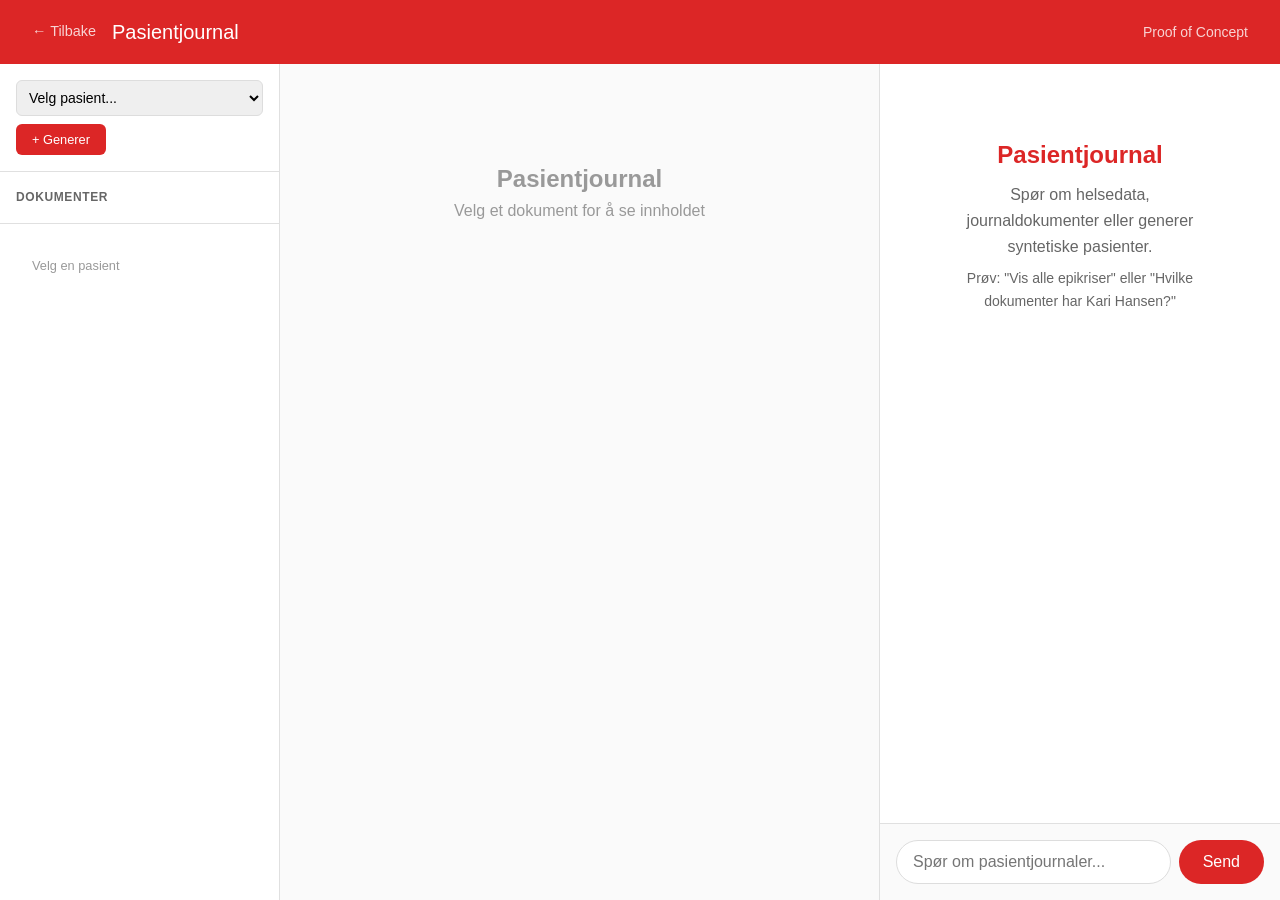
==== lab/index.html @ b90efebe "Initial commit: Portfolio website deployment - Copy all website content from portfolio-website/src/ " ====
<!DOCTYPE html>
<html lang="no">
<head>
  <meta charset="UTF-8">
  <meta name="viewport" content="width=device-width, initial-scale=1.0">
  <title>Pasientjournal - Lab</title>
  <link rel="stylesheet" href="/css/global.css">
  <link rel="stylesheet" href="css/lab.css">
</head>
<body>
  <header>
    <div class="header-left">
      <a href="/" class="back-link">← Tilbake</a>
      <h1>Pasientjournal</h1>
    </div>
    <span class="status">Proof of Concept</span>
  </header>

  <main>
    <!-- Left: Documents Panel -->
    <aside class="documents-panel">
      <div class="patient-selector">
        <select id="patient-select" onchange="selectPatientFromDropdown()">
          <option value="">Velg pasient...</option>
        </select>
        <button class="generate-btn" onclick="generatePatient()">+ Generer</button>
      </div>
      <div class="documents-header">
        <h2>Dokumenter</h2>
      </div>
      <div class="document-list">
        <div id="documents-list">
          <p style="font-size: 0.8rem; color: #999; padding: 1rem;">Velg en pasient</p>
        </div>
      </div>
    </aside>

    <!-- Middle: Document Viewer -->
    <div class="document-viewer">
      <div id="viewer-content">
        <div class="viewer-empty">
          <h2>Pasientjournal</h2>
          <p>Velg et dokument for å se innholdet</p>
        </div>
      </div>
    </div>

    <!-- Right: Chat -->
    <div class="chat-container">
      <div class="chat-messages" id="chat-messages">
        <div class="welcome-message">
          <h2>Pasientjournal</h2>
          <p>Spør om helsedata, journaldokumenter eller generer syntetiske pasienter.</p>
          <p style="margin-top: 0.5rem; font-size: 0.875rem;">Prøv: "Vis alle epikriser" eller "Hvilke dokumenter har Kari Hansen?"</p>
        </div>
      </div>

      <div class="chat-input-container">
        <div class="chat-input-wrapper">
          <input
            type="text"
            id="chat-input"
            placeholder="Spør om pasientjournaler..."
            autocomplete="off"
          >
          <button id="send-btn">Send</button>
        </div>
      </div>
    </div>
  </main>

  <script type="module" src="js/app.js"></script>
</body>
</html>
---- css/global.css ----
/**
 * Global Styles - Shared across all pages
 * Import this FIRST in every HTML file
 */

/* ================================
   CSS Custom Properties (Tokens)
   ================================ */
:root {
  /* Colors - Neutral */
  --color-black: #0a0a0a;
  --color-white: #ffffff;
  --color-gray-100: #f9fafb;
  --color-gray-200: #e5e5e5;
  --color-gray-300: #d1d5db;
  --color-gray-400: #9ca3af;
  --color-gray-500: #666666;
  --color-gray-600: #4b5563;
  --color-gray-700: #374151;
  --color-gray-800: #1f2937;
  --color-gray-900: #111827;

  /* Colors - Brand */
  --color-accent: #dc2626;
  --color-accent-hover: #b91c1c;

  /* Typography */
  --font-family: -apple-system, BlinkMacSystemFont, 'Segoe UI', Roboto, Oxygen, Ubuntu, sans-serif;
  --font-family-mono: 'SF Mono', 'Consolas', 'Monaco', monospace;
  --font-size-sm: 0.875rem;
  --font-size-base: 1rem;
  --font-size-lg: 1.1rem;
  --font-size-xl: 1.25rem;
  --font-size-2xl: 1.5rem;
  --font-size-3xl: 2rem;
  --font-size-4xl: 2.5rem;

  /* Spacing */
  --spacing-xs: 0.25rem;
  --spacing-sm: 0.5rem;
  --spacing-md: 1rem;
  --spacing-lg: 1.5rem;
  --spacing-xl: 2rem;
  --spacing-2xl: 3rem;
  --spacing-3xl: 4rem;

  /* Layout */
  --max-width-content: 800px;
  --max-width-wide: 1200px;

  /* Borders */
  --border-radius-sm: 4px;
  --border-radius-md: 6px;
  --border-radius-lg: 8px;
  --border-radius-xl: 12px;

  /* Transitions */
  --transition-fast: 0.15s ease;
  --transition-base: 0.2s ease;
  --transition-slow: 0.3s ease;

  /* Shadows */
  --shadow-sm: 0 1px 2px rgba(0, 0, 0, 0.05);
  --shadow-md: 0 4px 6px rgba(0, 0, 0, 0.1);
  --shadow-lg: 0 10px 15px rgba(0, 0, 0, 0.1);
  --shadow-xl: 0 20px 25px rgba(0, 0, 0, 0.15);
}

/* ================================
   CSS Reset
   ================================ */
*,
*::before,
*::after {
  box-sizing: border-box;
  margin: 0;
  padding: 0;
}

html {
  -webkit-font-smoothing: antialiased;
  -moz-osx-font-smoothing: grayscale;
}

body {
  font-family: var(--font-family);
  font-size: var(--font-size-base);
  line-height: 1.6;
  color: var(--color-black);
  background: var(--color-white);
}

/* ================================
   Site Header
   ================================ */
.site-header {
  background: var(--color-gray-100);
  border-bottom: 1px solid var(--color-gray-200);
  padding: var(--spacing-md) var(--spacing-xl);
  position: sticky;
  top: 0;
  z-index: 100;
  backdrop-filter: blur(10px);
  background: rgba(249, 250, 251, 0.95);
}

.site-header nav {
  max-width: var(--max-width-wide);
  margin: 0 auto;
  display: flex;
  gap: var(--spacing-lg);
}

.back-link {
  color: var(--color-gray-500);
  text-decoration: none;
  font-size: var(--font-size-sm);
  transition: color var(--transition-base);
}

.back-link:hover {
  color: var(--color-accent);
}

/* ================================
   Site Footer
   ================================ */
.site-footer {
  background: var(--color-gray-100);
  border-top: 1px solid var(--color-gray-200);
  padding: var(--spacing-xl);
  text-align: center;
  margin-top: var(--spacing-3xl);
}

.site-footer p {
  color: var(--color-gray-500);
  font-size: var(--font-size-sm);
  margin: 0;
}

.site-footer a {
  color: var(--color-accent);
  text-decoration: none;
}

.site-footer a:hover {
  text-decoration: underline;
}

/* ================================
   Utility Classes
   ================================ */
.visually-hidden {
  position: absolute;
  width: 1px;
  height: 1px;
  padding: 0;
  margin: -1px;
  overflow: hidden;
  clip: rect(0, 0, 0, 0);
  white-space: nowrap;
  border: 0;
}

.container {
  max-width: var(--max-width-content);
  margin: 0 auto;
  padding: 0 var(--spacing-xl);
}

.container-wide {
  max-width: var(--max-width-wide);
  margin: 0 auto;
  padding: 0 var(--spacing-xl);
}
---- lab/css/lab.css ----
/* Pasientjournal Styles */
/* Extends global.css - uses custom header/layout (not site-header) */

body {
  font-family: -apple-system, BlinkMacSystemFont, 'Segoe UI', Roboto, Oxygen, Ubuntu, sans-serif;
  background: #f5f5f5;
  height: 100vh;
  display: flex;
  flex-direction: column;
}

/* Header */
header {
  background: #dc2626;
  color: white;
  padding: 1rem 2rem;
  display: flex;
  justify-content: space-between;
  align-items: center;
}

.header-left {
  display: flex;
  align-items: center;
  gap: 1rem;
}

.back-link {
  color: white;
  text-decoration: none;
  opacity: 0.8;
  font-size: 0.9rem;
}

.back-link:hover {
  opacity: 1;
}

header h1 {
  font-size: 1.25rem;
  font-weight: 500;
}

.status {
  font-size: 0.875rem;
  opacity: 0.8;
}

/* Main Layout */
main {
  flex: 1;
  display: grid;
  grid-template-columns: 280px 1fr 400px;
  overflow: hidden;
  gap: 0;
}

/* Documents Panel */
.documents-panel {
  background: white;
  border-right: 1px solid #e0e0e0;
  overflow-y: auto;
  display: flex;
  flex-direction: column;
}

.patient-selector {
  padding: 1rem;
  border-bottom: 1px solid #e0e0e0;
}

.patient-selector select {
  width: 100%;
  padding: 0.5rem;
  border: 1px solid #ddd;
  border-radius: 6px;
  font-size: 0.875rem;
}

.documents-header {
  padding: 1rem;
  border-bottom: 1px solid #e0e0e0;
}

.documents-header h2 {
  font-size: 0.75rem;
  text-transform: uppercase;
  color: #666;
  letter-spacing: 0.05em;
}

.document-list {
  flex: 1;
  overflow-y: auto;
  padding: 1rem;
}

.document-item {
  background: white;
  border: 1px solid #e0e0e0;
  border-radius: 8px;
  padding: 0.75rem;
  margin-bottom: 0.5rem;
  cursor: pointer;
  transition: all 0.2s;
}

.document-item:hover {
  border-color: #dc2626;
}

.document-item h4 {
  font-size: 0.8rem;
  color: #333;
  margin-bottom: 0.25rem;
}

.document-item .doc-meta {
  font-size: 0.7rem;
  color: #666;
}

.document-item .doc-type {
  display: inline-block;
  background: #fee2e2;
  color: #dc2626;
  padding: 0.15rem 0.4rem;
  border-radius: 4px;
  font-size: 0.65rem;
  margin-top: 0.25rem;
}

/* Document Viewer */
.document-viewer {
  background: #fafafa;
  border-right: 1px solid #e0e0e0;
  overflow-y: auto;
  padding: 2rem;
  display: flex;
  flex-direction: column;
  align-items: center;
}

.viewer-content {
  max-width: 800px;
  width: 100%;
  background: white;
  border-radius: 8px;
  padding: 2rem;
  box-shadow: 0 2px 8px rgba(0,0,0,0.05);
}

.viewer-empty {
  text-align: center;
  color: #999;
  padding: 4rem 2rem;
}

/* Chat Container */
.chat-container {
  flex: 1;
  display: flex;
  flex-direction: column;
  background: white;
}

.chat-messages {
  flex: 1;
  overflow-y: auto;
  padding: 1.5rem;
}

.message {
  max-width: 80%;
  margin-bottom: 1rem;
  animation: fadeIn 0.3s ease;
}

@keyframes fadeIn {
  from { opacity: 0; transform: translateY(10px); }
  to { opacity: 1; transform: translateY(0); }
}

.message.user {
  margin-left: auto;
}

.message.assistant {
  margin-right: auto;
}

.message-content {
  padding: 0.75rem 1rem;
  border-radius: 12px;
  line-height: 1.5;
}

.message.user .message-content {
  background: #dc2626;
  color: white;
  border-bottom-right-radius: 4px;
}

.message.assistant .message-content {
  background: #f0f0f0;
  color: #333;
  border-bottom-left-radius: 4px;
}

.message-meta {
  font-size: 0.75rem;
  color: #999;
  margin-top: 0.25rem;
  padding: 0 0.5rem;
}

.message.user .message-meta {
  text-align: right;
}

/* Chat Input */
.chat-input-container {
  border-top: 1px solid #e0e0e0;
  padding: 1rem;
  background: #fafafa;
}

.chat-input-wrapper {
  display: flex;
  gap: 0.5rem;
  max-width: 800px;
  margin: 0 auto;
}

#chat-input {
  flex: 1;
  padding: 0.75rem 1rem;
  border: 1px solid #ddd;
  border-radius: 24px;
  font-size: 1rem;
  outline: none;
  transition: border-color 0.2s;
}

#chat-input:focus {
  border-color: #dc2626;
}

#send-btn {
  background: #dc2626;
  color: white;
  border: none;
  padding: 0.75rem 1.5rem;
  border-radius: 24px;
  font-size: 1rem;
  cursor: pointer;
  transition: background 0.2s;
}

#send-btn:hover {
  background: #b91c1c;
}

#send-btn:disabled {
  background: #ccc;
  cursor: not-allowed;
}

/* Typing Indicator */
.typing-indicator {
  display: none;
  padding: 0.75rem 1rem;
  background: #f0f0f0;
  border-radius: 12px;
  width: fit-content;
  margin-bottom: 1rem;
}

.typing-indicator.show {
  display: block;
}

.typing-indicator span {
  display: inline-block;
  width: 8px;
  height: 8px;
  background: #999;
  border-radius: 50%;
  margin-right: 4px;
  animation: bounce 1.4s infinite ease-in-out;
}

.typing-indicator span:nth-child(1) { animation-delay: 0s; }
.typing-indicator span:nth-child(2) { animation-delay: 0.2s; }
.typing-indicator span:nth-child(3) { animation-delay: 0.4s; }

@keyframes bounce {
  0%, 80%, 100% { transform: translateY(0); }
  40% { transform: translateY(-6px); }
}

/* Welcome Message */
.welcome-message {
  text-align: center;
  padding: 3rem;
  color: #666;
}

.welcome-message h2 {
  color: #dc2626;
  margin-bottom: 0.5rem;
}

/* Generate Button */
.generate-btn {
  background: #dc2626;
  color: white;
  border: none;
  padding: 0.5rem 1rem;
  border-radius: 6px;
  font-size: 0.8rem;
  cursor: pointer;
  margin-top: 0.5rem;
}

.generate-btn:hover {
  background: #b91c1c;
}

/* Tooltip System */
.tooltip {
  position: fixed;
  background: white;
  border: 2px solid #e0e0e0;
  border-radius: 8px;
  box-shadow: 0 4px 20px rgba(0,0,0,0.15);
  z-index: 1000;
  min-width: 280px;
  max-width: 400px;
  animation: tooltipFadeIn 0.2s ease;
}

@keyframes tooltipFadeIn {
  from { opacity: 0; transform: scale(0.95); }
  to { opacity: 1; transform: scale(1); }
}

.tooltip.locked {
  border-color: #dc2626;
  box-shadow: 0 8px 30px rgba(220, 38, 38, 0.25);
}

.tooltip-header {
  padding: 0.75rem 1rem;
  border-bottom: 1px solid #e5e5e5;
  display: flex;
  justify-content: space-between;
  align-items: center;
  background: #fafafa;
  border-radius: 6px 6px 0 0;
}

.tooltip-title {
  font-size: 0.875rem;
  font-weight: 600;
  color: #333;
}

.tooltip-actions {
  display: flex;
  gap: 0.5rem;
}

.tooltip-btn {
  background: none;
  border: none;
  cursor: pointer;
  padding: 0.25rem;
  color: #666;
  font-size: 1.1rem;
  transition: color 0.2s;
}

.tooltip-btn:hover {
  color: #dc2626;
}

.tooltip-content {
  padding: 1rem;
  max-height: 400px;
  overflow-y: auto;
  font-size: 0.875rem;
  line-height: 1.5;
}

/* Clickable Elements */
.clickable-practitioner {
  color: #2563eb;
  text-decoration: underline;
  text-decoration-style: solid;
  cursor: pointer;
  transition: color 0.2s;
}

.clickable-practitioner:hover {
  color: #1d4ed8;
}

.clickable-health {
  color: #059669;
  text-decoration: underline;
  text-decoration-style: dotted;
  cursor: pointer;
  transition: color 0.2s;
}

.clickable-health:hover {
  color: #047857;
}

/* Responsive */
@media (max-width: 1200px) {
  main {
    grid-template-columns: 280px 1fr;
  }
  .chat-container {
    display: none;
  }
}

@media (max-width: 768px) {
  main {
    grid-template-columns: 1fr;
  }
  .documents-panel {
    display: none;
  }
}
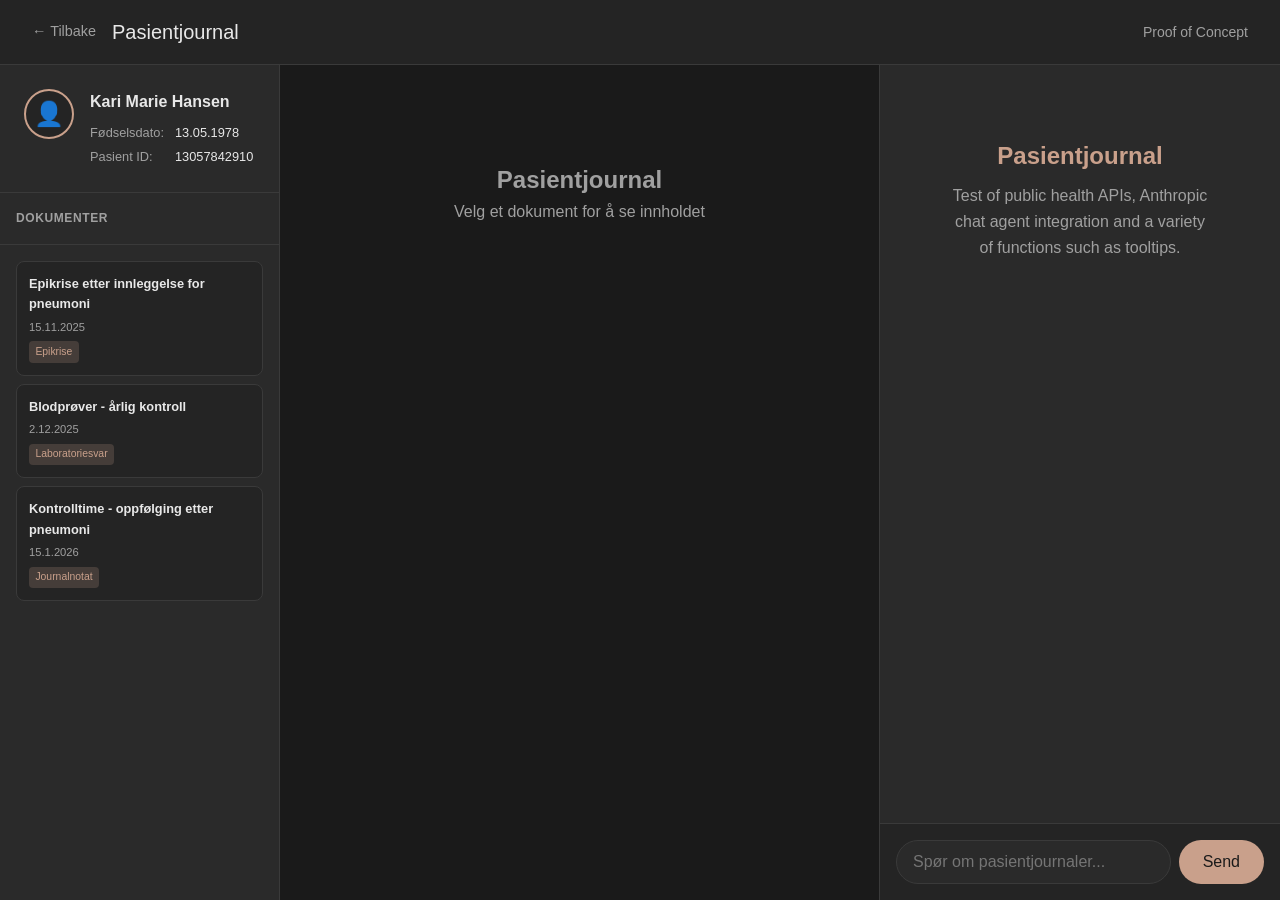
==== commit a786c212: "Update landing page and lab section - Add card flip navigation for Academic section with sub-project" ====
--- a/lab/index.html
+++ b/lab/index.html
@@ -19,18 +19,28 @@
   <main>
     <!-- Left: Documents Panel -->
     <aside class="documents-panel">
-      <div class="patient-selector">
-        <select id="patient-select" onchange="selectPatientFromDropdown()">
-          <option value="">Velg pasient...</option>
-        </select>
-        <button class="generate-btn" onclick="generatePatient()">+ Generer</button>
+      <div class="patient-card">
+        <div class="patient-icon">👤</div>
+        <div class="patient-info">
+          <h3>Kari Marie Hansen</h3>
+          <div class="patient-details">
+            <div class="detail-row">
+              <span class="detail-label">Fødselsdato:</span>
+              <span class="detail-value">13.05.1978</span>
+            </div>
+            <div class="detail-row">
+              <span class="detail-label">Pasient ID:</span>
+              <span class="detail-value">13057842910</span>
+            </div>
+          </div>
+        </div>
       </div>
       <div class="documents-header">
         <h2>Dokumenter</h2>
       </div>
       <div class="document-list">
         <div id="documents-list">
-          <p style="font-size: 0.8rem; color: #999; padding: 1rem;">Velg en pasient</p>
+          <!-- Documents will be loaded here -->
         </div>
       </div>
     </aside>
@@ -50,8 +60,7 @@
       <div class="chat-messages" id="chat-messages">
         <div class="welcome-message">
           <h2>Pasientjournal</h2>
-          <p>Spør om helsedata, journaldokumenter eller generer syntetiske pasienter.</p>
-          <p style="margin-top: 0.5rem; font-size: 0.875rem;">Prøv: "Vis alle epikriser" eller "Hvilke dokumenter har Kari Hansen?"</p>
+          <p>Test of public health APIs, Anthropic chat agent integration and a variety of functions such as tooltips.</p>
         </div>
       </div>
 
--- a/css/global.css
+++ b/css/global.css
@@ -7,22 +7,29 @@
    CSS Custom Properties (Tokens)
    ================================ */
 :root {
-  /* Colors - Neutral */
-  --color-black: #0a0a0a;
-  --color-white: #ffffff;
-  --color-gray-100: #f9fafb;
-  --color-gray-200: #e5e5e5;
-  --color-gray-300: #d1d5db;
-  --color-gray-400: #9ca3af;
-  --color-gray-500: #666666;
-  --color-gray-600: #4b5563;
-  --color-gray-700: #374151;
-  --color-gray-800: #1f2937;
-  --color-gray-900: #111827;
+  /* Dark Mode Color System */
+  --color-bg-base: #1a1a1a;
+  --color-bg-elevated: #242424;
+  --color-text-primary: #e8e8e8;
+  --color-text-secondary: #a0a0a0;
+  --color-border-subtle: #2f2f2f;
+
+  /* Legacy color names (for compatibility) */
+  --color-black: #e8e8e8;  /* Now maps to light text */
+  --color-white: #1a1a1a;  /* Now maps to dark bg */
+  --color-gray-100: #242424;
+  --color-gray-200: #2f2f2f;
+  --color-gray-300: #3a3a3a;
+  --color-gray-400: #666666;
+  --color-gray-500: #a0a0a0;
+  --color-gray-600: #b0b0b0;
+  --color-gray-700: #c0c0c0;
+  --color-gray-800: #d0d0d0;
+  --color-gray-900: #e8e8e8;
 
   /* Colors - Brand */
-  --color-accent: #dc2626;
-  --color-accent-hover: #b91c1c;
+  --color-accent: #9b8bb8;
+  --color-accent-hover: #b5a5cf;
 
   /* Typography */
   --font-family: -apple-system, BlinkMacSystemFont, 'Segoe UI', Roboto, Oxygen, Ubuntu, sans-serif;
@@ -86,22 +93,21 @@
   font-family: var(--font-family);
   font-size: var(--font-size-base);
   line-height: 1.6;
-  color: var(--color-black);
-  background: var(--color-white);
+  color: var(--color-text-primary);
+  background: var(--color-bg-base);
 }
 
 /* ================================
    Site Header
    ================================ */
 .site-header {
-  background: var(--color-gray-100);
-  border-bottom: 1px solid var(--color-gray-200);
+  background: var(--color-bg-elevated);
+  border-bottom: 1px solid var(--color-border-subtle);
   padding: var(--spacing-md) var(--spacing-xl);
   position: sticky;
   top: 0;
   z-index: 100;
   backdrop-filter: blur(10px);
-  background: rgba(249, 250, 251, 0.95);
 }
 
 .site-header nav {
@@ -112,7 +118,7 @@
 }
 
 .back-link {
-  color: var(--color-gray-500);
+  color: var(--color-text-secondary);
   text-decoration: none;
   font-size: var(--font-size-sm);
   transition: color var(--transition-base);
@@ -126,15 +132,15 @@
    Site Footer
    ================================ */
 .site-footer {
-  background: var(--color-gray-100);
-  border-top: 1px solid var(--color-gray-200);
+  background: var(--color-bg-elevated);
+  border-top: 1px solid var(--color-border-subtle);
   padding: var(--spacing-xl);
   text-align: center;
   margin-top: var(--spacing-3xl);
 }
 
 .site-footer p {
-  color: var(--color-gray-500);
+  color: var(--color-text-secondary);
   font-size: var(--font-size-sm);
   margin: 0;
 }
--- a/lab/css/lab.css
+++ b/lab/css/lab.css
@@ -1,9 +1,22 @@
-/* Pasientjournal Styles */
+/* Pasientjournal Styles - Dark Mode Muted */
 /* Extends global.css - uses custom header/layout (not site-header) */
+
+:root {
+  /* Lab dark mode color system - warm muted palette */
+  --lab-bg-base: #1a1a1a;
+  --lab-bg-elevated: #242424;
+  --lab-bg-panel: #2a2a2a;
+  --lab-text-primary: #e8e8e8;
+  --lab-text-secondary: #a0a0a0;
+  --lab-border: #3a3a3a;
+  --lab-accent: #c9a08b; /* Muted warm tan from main page */
+  --lab-accent-dark: #a8826d;
+}
 
 body {
   font-family: -apple-system, BlinkMacSystemFont, 'Segoe UI', Roboto, Oxygen, Ubuntu, sans-serif;
-  background: #f5f5f5;
+  background: var(--lab-bg-base);
+  color: var(--lab-text-primary);
   height: 100vh;
   display: flex;
   flex-direction: column;
@@ -11,12 +24,13 @@
 
 /* Header */
 header {
-  background: #dc2626;
-  color: white;
+  background: var(--lab-bg-elevated);
+  color: var(--lab-text-primary);
   padding: 1rem 2rem;
   display: flex;
   justify-content: space-between;
   align-items: center;
+  border-bottom: 1px solid var(--lab-border);
 }
 
 .header-left {
@@ -26,24 +40,25 @@
 }
 
 .back-link {
-  color: white;
+  color: var(--lab-text-secondary);
   text-decoration: none;
-  opacity: 0.8;
   font-size: 0.9rem;
+  transition: color 0.2s;
 }
 
 .back-link:hover {
-  opacity: 1;
+  color: var(--lab-accent);
 }
 
 header h1 {
   font-size: 1.25rem;
   font-weight: 500;
+  color: var(--lab-text-primary);
 }
 
 .status {
   font-size: 0.875rem;
-  opacity: 0.8;
+  color: var(--lab-text-secondary);
 }
 
 /* Main Layout */
@@ -57,35 +72,76 @@
 
 /* Documents Panel */
 .documents-panel {
-  background: white;
-  border-right: 1px solid #e0e0e0;
+  background: var(--lab-bg-panel);
+  border-right: 1px solid var(--lab-border);
   overflow-y: auto;
   display: flex;
   flex-direction: column;
 }
 
-.patient-selector {
-  padding: 1rem;
-  border-bottom: 1px solid #e0e0e0;
-}
-
-.patient-selector select {
-  width: 100%;
-  padding: 0.5rem;
-  border: 1px solid #ddd;
-  border-radius: 6px;
-  font-size: 0.875rem;
+/* Patient Card */
+.patient-card {
+  padding: 1.5rem;
+  border-bottom: 1px solid var(--lab-border);
+  display: flex;
+  gap: 1rem;
+  align-items: flex-start;
+}
+
+.patient-icon {
+  width: 50px;
+  height: 50px;
+  background: var(--lab-bg-elevated);
+  border: 2px solid var(--lab-accent);
+  border-radius: 50%;
+  display: flex;
+  align-items: center;
+  justify-content: center;
+  font-size: 1.5rem;
+  flex-shrink: 0;
+}
+
+.patient-info {
+  flex: 1;
+}
+
+.patient-info h3 {
+  font-size: 1rem;
+  font-weight: 600;
+  color: var(--lab-text-primary);
+  margin-bottom: 0.5rem;
+}
+
+.patient-details {
+  display: flex;
+  flex-direction: column;
+  gap: 0.25rem;
+}
+
+.detail-row {
+  display: flex;
+  font-size: 0.8rem;
+}
+
+.detail-label {
+  color: var(--lab-text-secondary);
+  min-width: 85px;
+}
+
+.detail-value {
+  color: var(--lab-text-primary);
+  font-weight: 500;
 }
 
 .documents-header {
   padding: 1rem;
-  border-bottom: 1px solid #e0e0e0;
+  border-bottom: 1px solid var(--lab-border);
 }
 
 .documents-header h2 {
   font-size: 0.75rem;
   text-transform: uppercase;
-  color: #666;
+  color: var(--lab-text-secondary);
   letter-spacing: 0.05em;
 }
 
@@ -96,8 +152,8 @@
 }
 
 .document-item {
-  background: white;
-  border: 1px solid #e0e0e0;
+  background: var(--lab-bg-elevated);
+  border: 1px solid var(--lab-border);
   border-radius: 8px;
   padding: 0.75rem;
   margin-bottom: 0.5rem;
@@ -106,24 +162,25 @@
 }
 
 .document-item:hover {
-  border-color: #dc2626;
+  border-color: var(--lab-accent);
+  background: color-mix(in srgb, var(--lab-accent) 8%, var(--lab-bg-elevated));
 }
 
 .document-item h4 {
   font-size: 0.8rem;
-  color: #333;
+  color: var(--lab-text-primary);
   margin-bottom: 0.25rem;
 }
 
 .document-item .doc-meta {
   font-size: 0.7rem;
-  color: #666;
+  color: var(--lab-text-secondary);
 }
 
 .document-item .doc-type {
   display: inline-block;
-  background: #fee2e2;
-  color: #dc2626;
+  background: color-mix(in srgb, var(--lab-accent) 20%, var(--lab-bg-elevated));
+  color: var(--lab-accent);
   padding: 0.15rem 0.4rem;
   border-radius: 4px;
   font-size: 0.65rem;
@@ -132,8 +189,8 @@
 
 /* Document Viewer */
 .document-viewer {
-  background: #fafafa;
-  border-right: 1px solid #e0e0e0;
+  background: var(--lab-bg-base);
+  border-right: 1px solid var(--lab-border);
   overflow-y: auto;
   padding: 2rem;
   display: flex;
@@ -144,15 +201,17 @@
 .viewer-content {
   max-width: 800px;
   width: 100%;
-  background: white;
+  background: var(--lab-bg-elevated);
   border-radius: 8px;
   padding: 2rem;
-  box-shadow: 0 2px 8px rgba(0,0,0,0.05);
+  box-shadow: 0 2px 8px rgba(0,0,0,0.3);
+  border: 1px solid var(--lab-border);
+  color: var(--lab-text-primary);
 }
 
 .viewer-empty {
   text-align: center;
-  color: #999;
+  color: var(--lab-text-secondary);
   padding: 4rem 2rem;
 }
 
@@ -161,7 +220,7 @@
   flex: 1;
   display: flex;
   flex-direction: column;
-  background: white;
+  background: var(--lab-bg-panel);
 }
 
 .chat-messages {
@@ -196,20 +255,21 @@
 }
 
 .message.user .message-content {
-  background: #dc2626;
-  color: white;
+  background: var(--lab-accent);
+  color: var(--lab-bg-base);
   border-bottom-right-radius: 4px;
 }
 
 .message.assistant .message-content {
-  background: #f0f0f0;
-  color: #333;
+  background: var(--lab-bg-elevated);
+  color: var(--lab-text-primary);
+  border: 1px solid var(--lab-border);
   border-bottom-left-radius: 4px;
 }
 
 .message-meta {
   font-size: 0.75rem;
-  color: #999;
+  color: var(--lab-text-secondary);
   margin-top: 0.25rem;
   padding: 0 0.5rem;
 }
@@ -220,9 +280,9 @@
 
 /* Chat Input */
 .chat-input-container {
-  border-top: 1px solid #e0e0e0;
+  border-top: 1px solid var(--lab-border);
   padding: 1rem;
-  background: #fafafa;
+  background: var(--lab-bg-elevated);
 }
 
 .chat-input-wrapper {
@@ -235,20 +295,22 @@
 #chat-input {
   flex: 1;
   padding: 0.75rem 1rem;
-  border: 1px solid #ddd;
+  border: 1px solid var(--lab-border);
   border-radius: 24px;
   font-size: 1rem;
   outline: none;
   transition: border-color 0.2s;
+  background: var(--lab-bg-panel);
+  color: var(--lab-text-primary);
 }
 
 #chat-input:focus {
-  border-color: #dc2626;
+  border-color: var(--lab-accent);
 }
 
 #send-btn {
-  background: #dc2626;
-  color: white;
+  background: var(--lab-accent);
+  color: var(--lab-bg-base);
   border: none;
   padding: 0.75rem 1.5rem;
   border-radius: 24px;
@@ -258,11 +320,11 @@
 }
 
 #send-btn:hover {
-  background: #b91c1c;
+  background: var(--lab-accent-dark);
 }
 
 #send-btn:disabled {
-  background: #ccc;
+  background: color-mix(in srgb, var(--lab-accent) 40%, var(--lab-bg-base));
   cursor: not-allowed;
 }
 
@@ -270,7 +332,8 @@
 .typing-indicator {
   display: none;
   padding: 0.75rem 1rem;
-  background: #f0f0f0;
+  background: var(--lab-bg-elevated);
+  border: 1px solid var(--lab-border);
   border-radius: 12px;
   width: fit-content;
   margin-bottom: 1rem;
@@ -284,7 +347,7 @@
   display: inline-block;
   width: 8px;
   height: 8px;
-  background: #999;
+  background: var(--lab-accent);
   border-radius: 50%;
   margin-right: 4px;
   animation: bounce 1.4s infinite ease-in-out;
@@ -303,37 +366,38 @@
 .welcome-message {
   text-align: center;
   padding: 3rem;
-  color: #666;
+  color: var(--lab-text-secondary);
 }
 
 .welcome-message h2 {
-  color: #dc2626;
+  color: var(--lab-accent);
   margin-bottom: 0.5rem;
 }
 
 /* Generate Button */
 .generate-btn {
-  background: #dc2626;
-  color: white;
+  background: var(--lab-accent);
+  color: var(--lab-bg-base);
   border: none;
   padding: 0.5rem 1rem;
   border-radius: 6px;
   font-size: 0.8rem;
   cursor: pointer;
   margin-top: 0.5rem;
+  transition: background 0.2s;
 }
 
 .generate-btn:hover {
-  background: #b91c1c;
+  background: var(--lab-accent-dark);
 }
 
 /* Tooltip System */
 .tooltip {
   position: fixed;
-  background: white;
-  border: 2px solid #e0e0e0;
+  background: var(--lab-bg-elevated);
+  border: 2px solid var(--lab-border);
   border-radius: 8px;
-  box-shadow: 0 4px 20px rgba(0,0,0,0.15);
+  box-shadow: 0 4px 20px rgba(0,0,0,0.5);
   z-index: 1000;
   min-width: 280px;
   max-width: 400px;
@@ -346,24 +410,24 @@
 }
 
 .tooltip.locked {
-  border-color: #dc2626;
-  box-shadow: 0 8px 30px rgba(220, 38, 38, 0.25);
+  border-color: var(--lab-accent);
+  box-shadow: 0 8px 30px rgba(201, 160, 139, 0.3);
 }
 
 .tooltip-header {
   padding: 0.75rem 1rem;
-  border-bottom: 1px solid #e5e5e5;
+  border-bottom: 1px solid var(--lab-border);
   display: flex;
   justify-content: space-between;
   align-items: center;
-  background: #fafafa;
+  background: var(--lab-bg-panel);
   border-radius: 6px 6px 0 0;
 }
 
 .tooltip-title {
   font-size: 0.875rem;
   font-weight: 600;
-  color: #333;
+  color: var(--lab-text-primary);
 }
 
 .tooltip-actions {
@@ -376,13 +440,13 @@
   border: none;
   cursor: pointer;
   padding: 0.25rem;
-  color: #666;
+  color: var(--lab-text-secondary);
   font-size: 1.1rem;
   transition: color 0.2s;
 }
 
 .tooltip-btn:hover {
-  color: #dc2626;
+  color: var(--lab-accent);
 }
 
 .tooltip-content {
@@ -391,11 +455,12 @@
   overflow-y: auto;
   font-size: 0.875rem;
   line-height: 1.5;
-}
-
-/* Clickable Elements */
+  color: var(--lab-text-primary);
+}
+
+/* Clickable Elements - Muted colors for dark mode */
 .clickable-practitioner {
-  color: #2563eb;
+  color: #7ea3e0;
   text-decoration: underline;
   text-decoration-style: solid;
   cursor: pointer;
@@ -403,11 +468,11 @@
 }
 
 .clickable-practitioner:hover {
-  color: #1d4ed8;
+  color: #9bb8e8;
 }
 
 .clickable-health {
-  color: #059669;
+  color: #6dab8f;
   text-decoration: underline;
   text-decoration-style: dotted;
   cursor: pointer;
@@ -415,7 +480,7 @@
 }
 
 .clickable-health:hover {
-  color: #047857;
+  color: #85bfa4;
 }
 
 /* Responsive */
